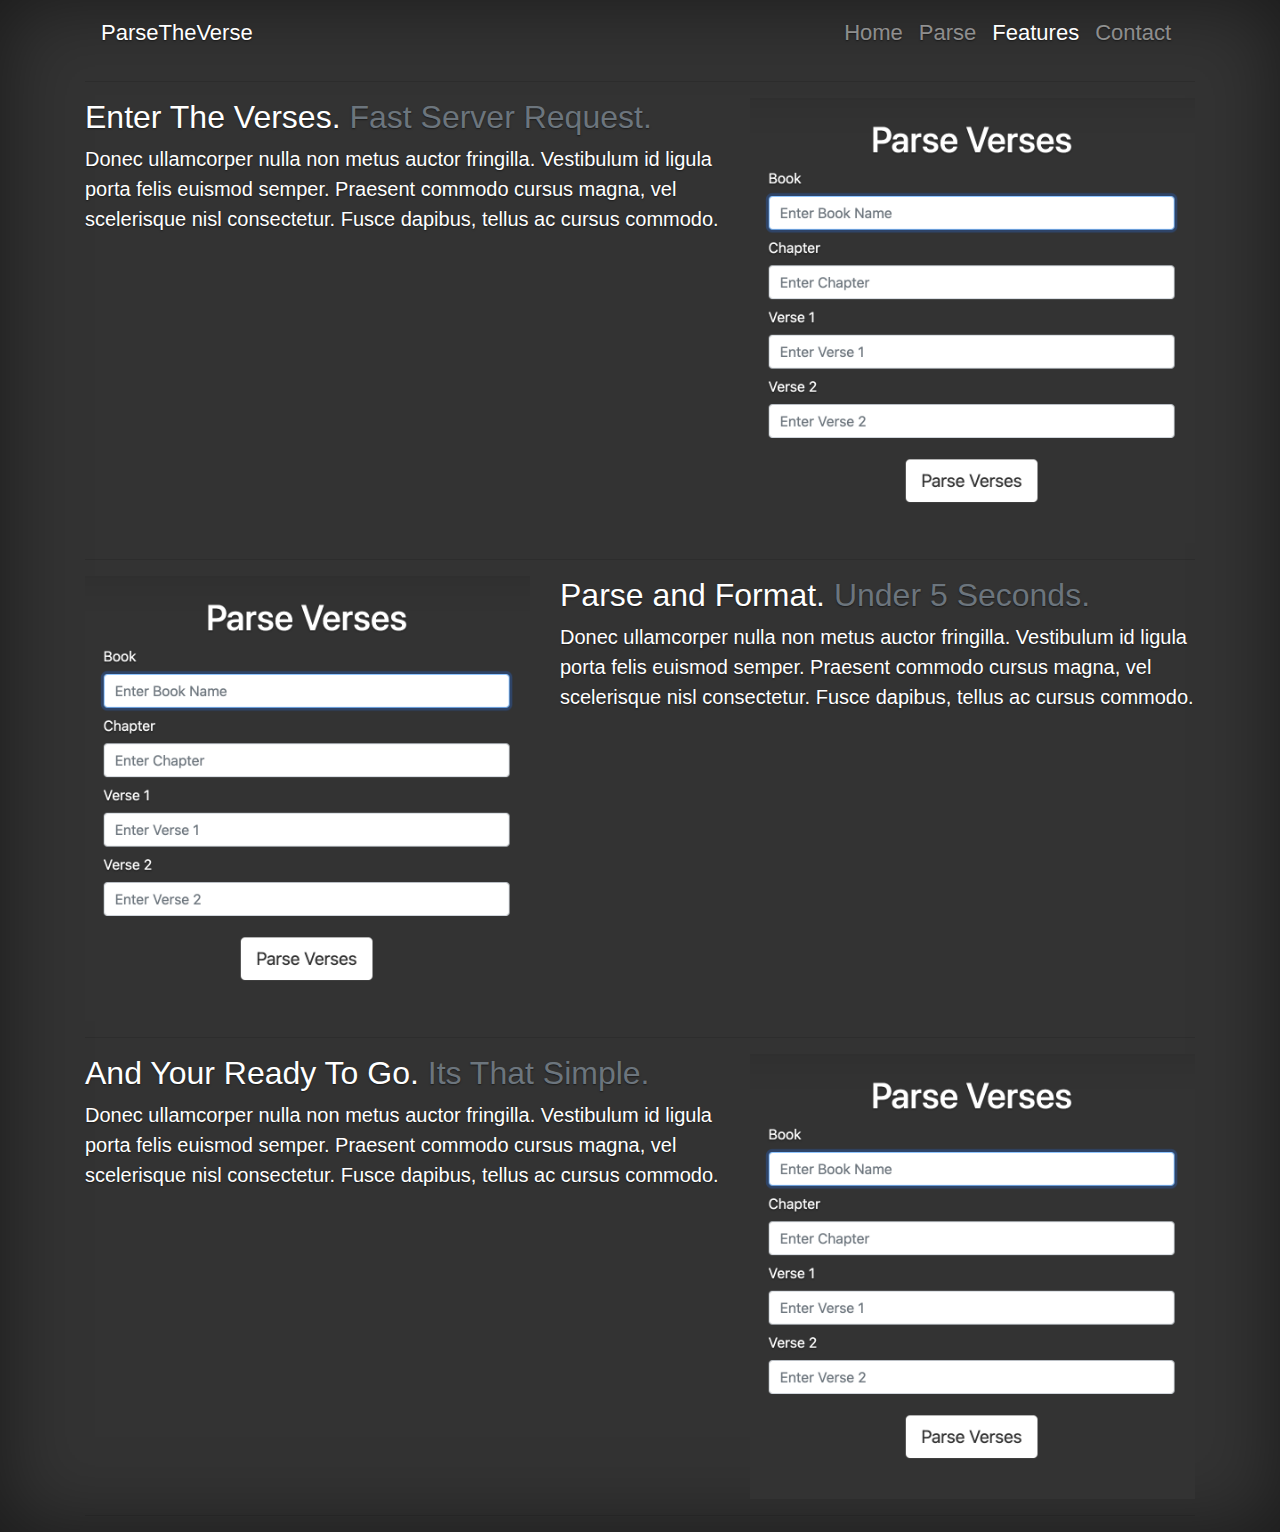
==== web/features/index.html @ 86dd0612 "Update Web Version / Create Flask Application" ====
<!doctype html>
<html lang="en">
  <head>
    <meta charset="utf-8">
    <meta name="viewport" content="width=device-width, initial-scale=1, shrink-to-fit=no">
    <!-- <link rel="icon" href="../../../../favicon.ico"> -->

    <title>ParseTheVerse: Home</title>
    <!-- Bootstrap core CSS -->
    <link rel="stylesheet" href="https://maxcdn.bootstrapcdn.com/bootstrap/4.0.0/css/bootstrap.min.css" integrity="sha384-Gn5384xqQ1aoWXA+058RXPxPg6fy4IWvTNh0E263XmFcJlSAwiGgFAW/dAiS6JXm" crossorigin="anonymous">
    <link href="../css/style.css" rel="stylesheet">
  </head>

  <body class="no-height">
    <!-- NAVBAR -->
    <div class="container">
      <div class="row">
        <div class="col-lg-12">
          <nav class="navbar navbar-expand-lg navbar-dark">
            <a class="navbar-brand" href="#">ParseTheVerse</a>
            <button class="navbar-toggler" type="button" data-toggle="collapse" data-target="#navbarNavAltMarkup" aria-controls="navbarNavAltMarkup" aria-expanded="false" aria-label="Toggle navigation">
              <span class="navbar-toggler-icon"></span>
            </button>
            <div class="collapse navbar-collapse" id="navbarNavAltMarkup">
              <div class="navbar-nav ml-auto">
                <a class="nav-item nav-link" href="../index.html">Home</a>
                <a class="nav-item nav-link" href="../parse/index.html">Parse</a>
                <a class="nav-item nav-link active" href="#">Features</a>
                <a class="nav-item nav-link" href="#">Contact</a>
              </div>
            </div>
          </nav>
        </div>
      </div>
      <div class="row">
          <div class="col-lg-12">
            <hr class="featurette-divider">

            <div class="row featurette">
              <div class="col-md-7">
                <h2 class="featurette-heading">Enter The Verses. <span class="text-muted">Fast Server Request.</span></h2>
                <p class="lead">Donec ullamcorper nulla non metus auctor fringilla. Vestibulum id ligula porta felis euismod semper. Praesent commodo cursus magna, vel scelerisque nisl consectetur. Fusce dapibus, tellus ac cursus commodo.</p>
              </div>
              <div class="col-md-5">
                <img class="featurette-image img-fluid mx-auto" src="../images/feature_1.png" alt="Generic placeholder image">
              </div>
            </div>
    
            <hr class="featurette-divider">
    
            <div class="row featurette">
              <div class="col-md-7 order-md-2">
                <h2 class="featurette-heading">Parse and Format. <span class="text-muted">Under 5 Seconds.</span></h2>
                <p class="lead">Donec ullamcorper nulla non metus auctor fringilla. Vestibulum id ligula porta felis euismod semper. Praesent commodo cursus magna, vel scelerisque nisl consectetur. Fusce dapibus, tellus ac cursus commodo.</p>
              </div>
              <div class="col-md-5 order-md-1">
                <img class="featurette-image img-fluid mx-auto" src="../images/feature_1.png" alt="Generic placeholder image">
              </div>
            </div>
    
            <hr class="featurette-divider">
    
            <div class="row featurette">
              <div class="col-md-7">
                <h2 class="featurette-heading">And Your Ready To Go. <span class="text-muted">Its That Simple.</span></h2>
                <p class="lead">Donec ullamcorper nulla non metus auctor fringilla. Vestibulum id ligula porta felis euismod semper. Praesent commodo cursus magna, vel scelerisque nisl consectetur. Fusce dapibus, tellus ac cursus commodo.</p>
              </div>
              <div class="col-md-5">
                <img class="featurette-image img-fluid mx-auto" src="../images/feature_1.png" alt="Generic placeholder image">
              </div>
            </div>

            <hr class="featurette-divider">
    
          </div>
      </div>
    </div>


    <script src="https://code.jquery.com/jquery-3.2.1.slim.min.js" integrity="sha384-KJ3o2DKtIkvYIK3UENzmM7KCkRr/rE9/Qpg6aAZGJwFDMVNA/GpGFF93hXpG5KkN" crossorigin="anonymous"></script>
    <script src="https://cdnjs.cloudflare.com/ajax/libs/popper.js/1.12.9/umd/popper.min.js" integrity="sha384-ApNbgh9B+Y1QKtv3Rn7W3mgPxhU9K/ScQsAP7hUibX39j7fakFPskvXusvfa0b4Q" crossorigin="anonymous"></script>
    <script src="https://maxcdn.bootstrapcdn.com/bootstrap/4.0.0/js/bootstrap.min.js" integrity="sha384-JZR6Spejh4U02d8jOt6vLEHfe/JQGiRRSQQxSfFWpi1MquVdAyjUar5+76PVCmYl" crossorigin="anonymous"></script>
  </body>
</html>
---- web/css/style.css ----
/*
 * Globals
 */

/* Links */
a,
a:focus,
a:hover {
  color: #fff;
}

/* Custom default button */
.btn-secondary,
.btn-secondary:hover,
.btn-secondary:focus {
  color: #333;
  text-shadow: none; /* Prevent inheritance from `body` */
  background-color: #fff;
  border: .05rem solid #fff;
}


/*
 * Base structure
 */

html,
body {
  height: 100%;
  background-color: #333;
  /* background-color: rgb(255, 116, 116); */
}

body {
  display: -ms-flexbox;
  display: -webkit-box;
  display: flex;
  -ms-flex-pack: center;
  -webkit-box-pack: center;
  justify-content: center;
  color: #fff;
  text-shadow: 0 .05rem .1rem rgba(0, 0, 0, .5);
  box-shadow: inset 0 0 5rem rgba(0, 0, 0, .5);
  overscroll-behavior-y: none;
  
}

.no-height{
  height: unset;
}

.cover-container {
  max-width: 42em;
  height: 65% !important;
}

.navbar-brand{
    font-size: 22px;
}

.nav-link, .navbar-brand{
    color: white;
    font-size: 22px;
}

.home-title, .home-description{
  text-align: center;
}

label{
  font-size: 30px;
}

.card{
  background-color: rgb(69,69,69);
  border: 4px solid #565656;
}

/* Design Ideas -- Parse Wizard Form Idea */
.special-label{
  font-size: 50px;
}

.form-wizard-tab{
  display: none;
}

.form-wizard-tab.wizard-active{
  display: flex;
}


.btn-previous{
  opacity: 0.6;
}

.btn-previous:hover{
  opacity: 1;
}

.btn-show{
  visibility: unset;
}

.btn-hide{
  visibility: hidden;
}
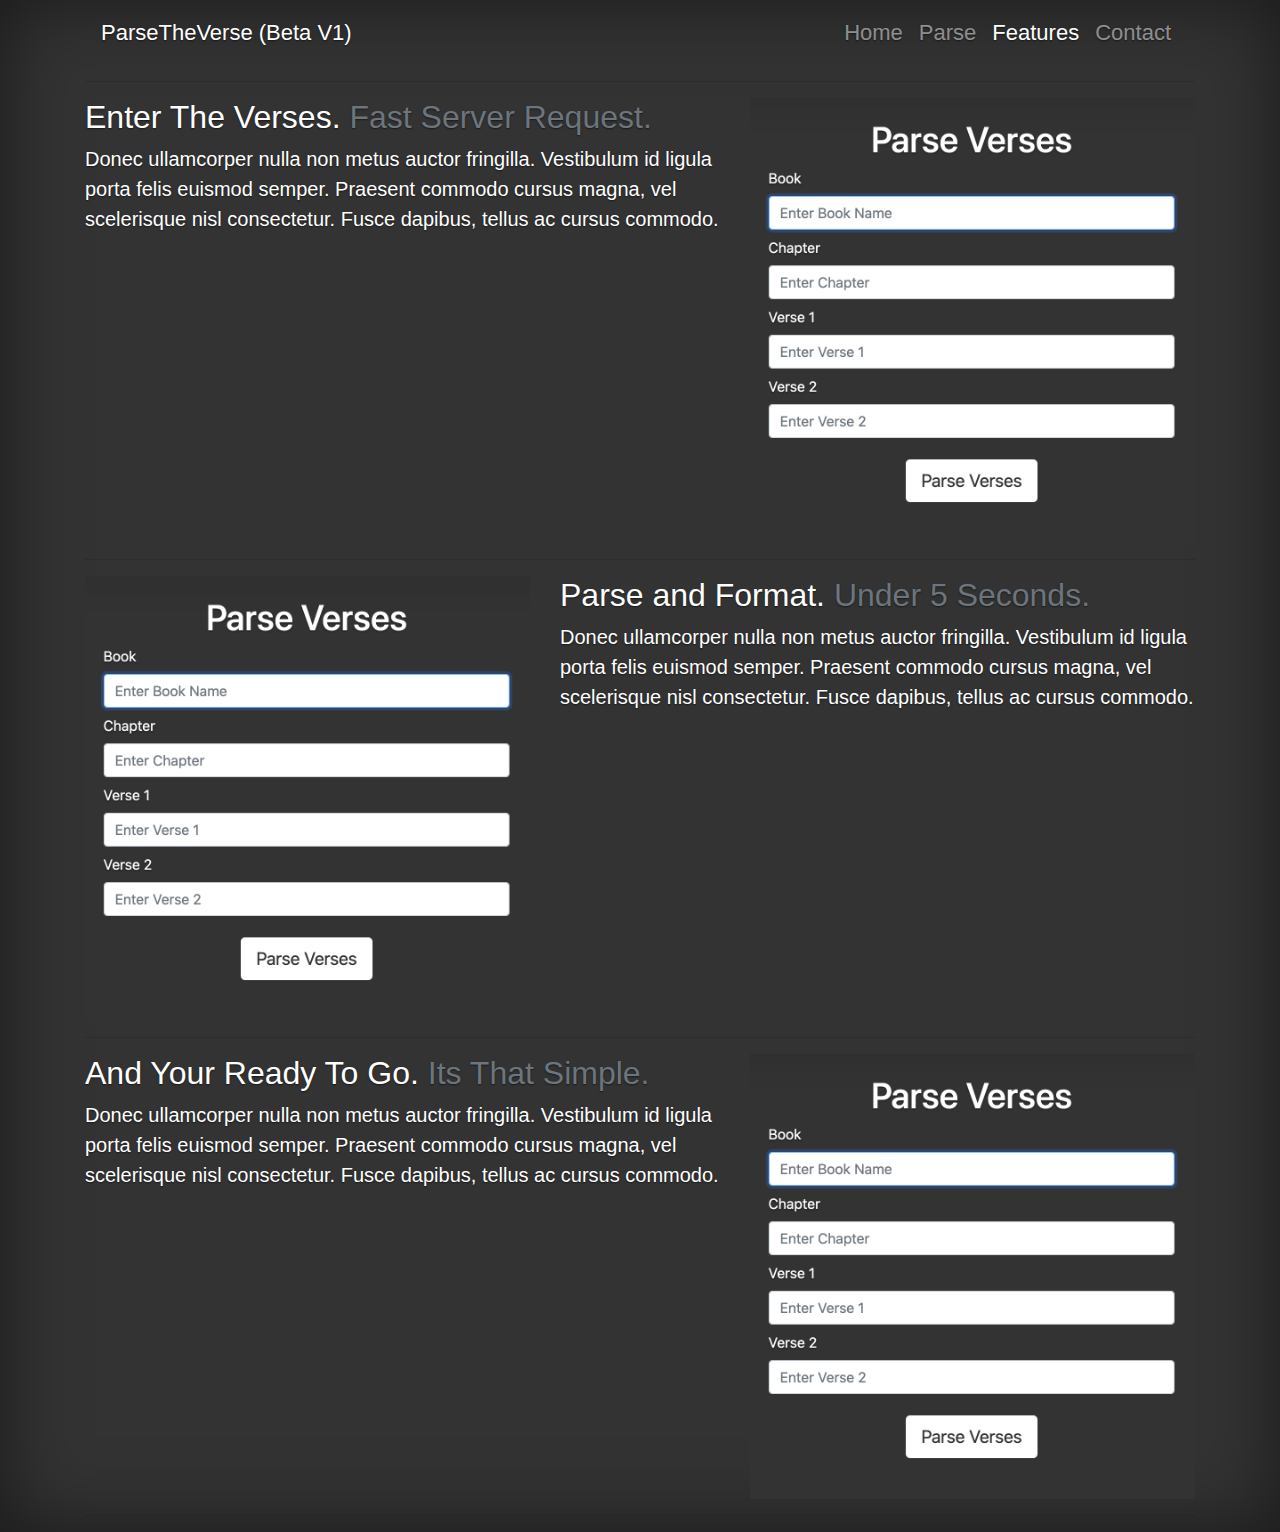
==== commit a4e81a84: "Fix Request Bugs" ====
--- a/web/features/index.html
+++ b/web/features/index.html
@@ -17,7 +17,7 @@
       <div class="row">
         <div class="col-lg-12">
           <nav class="navbar navbar-expand-lg navbar-dark">
-            <a class="navbar-brand" href="#">ParseTheVerse</a>
+            <a class="navbar-brand" href="#">ParseTheVerse (Beta V1)</a>
             <button class="navbar-toggler" type="button" data-toggle="collapse" data-target="#navbarNavAltMarkup" aria-controls="navbarNavAltMarkup" aria-expanded="false" aria-label="Toggle navigation">
               <span class="navbar-toggler-icon"></span>
             </button>
